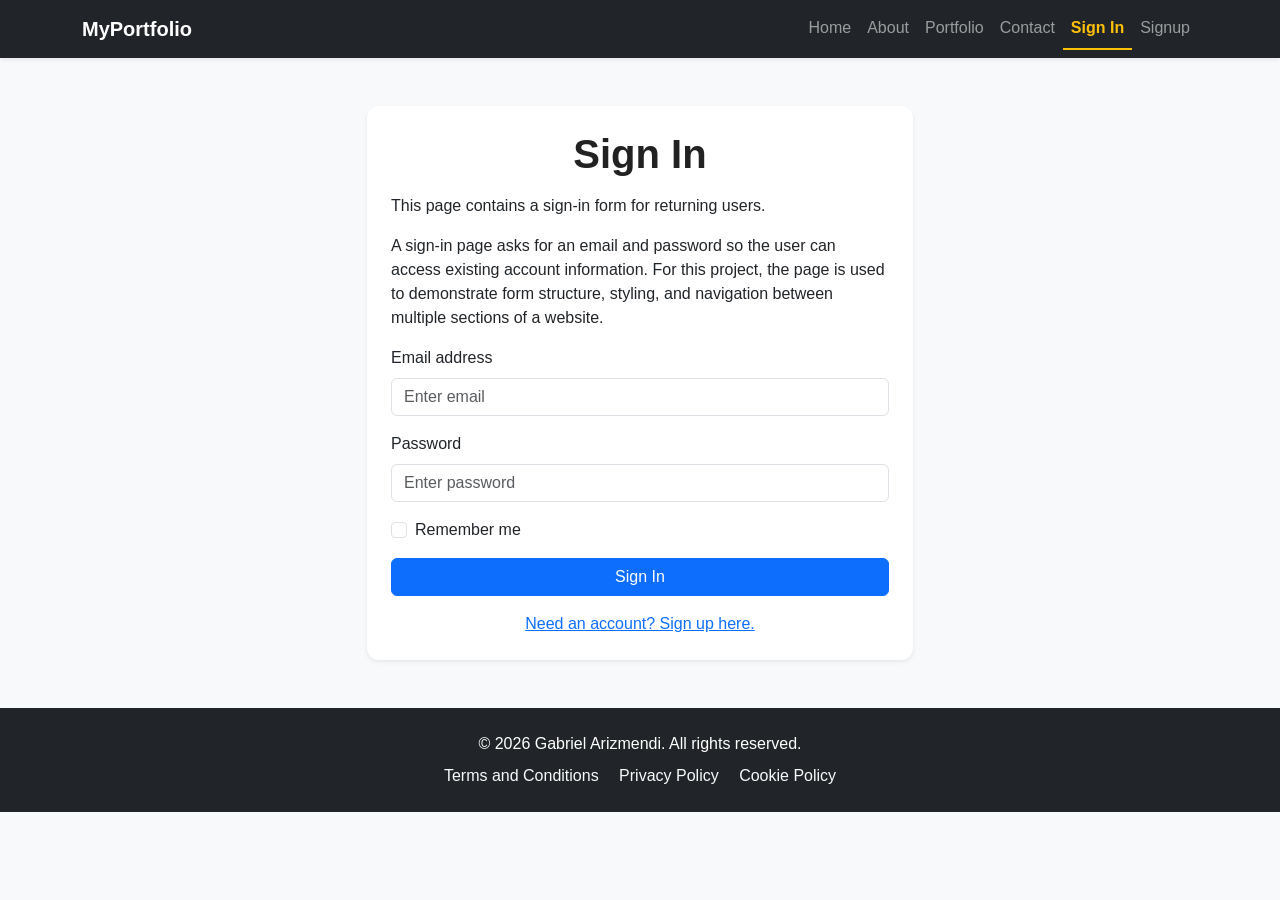
==== signin.html @ 66677d76 "Add files via upload" ====
<!DOCTYPE html>
<html lang="en">
<head>
  <meta charset="UTF-8">
  <meta name="viewport" content="width=device-width, initial-scale=1.0">
  <title>Sign In - Gabriel Arizmendi</title>
  <link href="https://cdn.jsdelivr.net/npm/bootstrap@5.3.3/dist/css/bootstrap.min.css" rel="stylesheet">
  <link rel="stylesheet" href="style.css">
</head>
<body>

  <nav class="navbar navbar-expand-lg navbar-dark bg-dark shadow-sm">
    <div class="container">
      <a class="navbar-brand fw-bold" href="index.html">MyPortfolio</a>
      <button class="navbar-toggler" type="button" data-bs-toggle="collapse" data-bs-target="#mainNav">
        <span class="navbar-toggler-icon"></span>
      </button>
      <div class="collapse navbar-collapse" id="mainNav">
        <ul class="navbar-nav ms-auto">
          <li class="nav-item"><a class="nav-link" href="index.html">Home</a></li>
          <li class="nav-item"><a class="nav-link" href="about.html">About</a></li>
          <li class="nav-item"><a class="nav-link" href="portfolio.html">Portfolio</a></li>
          <li class="nav-item"><a class="nav-link" href="contact.html">Contact</a></li>
          <li class="nav-item"><a class="nav-link active" href="signin.html">Sign In</a></li>
          <li class="nav-item"><a class="nav-link" href="signup.html">Signup</a></li>
        </ul>
      </div>
    </div>
  </nav>

  <main class="container my-5">
    <div class="row justify-content-center">
      <div class="col-md-6">
        <div class="card shadow-sm">
          <div class="card-body p-4">
            <h1 class="section-title text-center">Sign In</h1>

            <p>
              This page contains a sign-in form for returning users.
            </p>
            <p>
              A sign-in page asks for an email and password so the user can access existing account information. For this project,
              the page is used to demonstrate form structure, styling, and navigation between multiple sections of a website.
            </p>

            <form>
              <div class="mb-3">
                <label for="signinEmail" class="form-label">Email address</label>
                <input type="email" class="form-control" id="signinEmail" placeholder="Enter email">
              </div>

              <div class="mb-3">
                <label for="signinPassword" class="form-label">Password</label>
                <input type="password" class="form-control" id="signinPassword" placeholder="Enter password">
              </div>

              <div class="form-check mb-3">
                <input class="form-check-input" type="checkbox" id="rememberMe">
                <label class="form-check-label" for="rememberMe">Remember me</label>
              </div>

              <button type="submit" class="btn btn-primary w-100">Sign In</button>
            </form>

            <div class="text-center mt-3">
              <a href="signup.html">Need an account? Sign up here.</a>
            </div>
          </div>
        </div>
      </div>
    </div>
  </main>

  <footer class="bg-dark text-white py-4 mt-5">
    <div class="container text-center">
      <p class="mb-2">&copy; 2026 Gabriel Arizmendi. All rights reserved.</p>
      <div>
        <a href="terms.html" class="footer-link me-3">Terms and Conditions</a>
        <a href="privacy.html" class="footer-link me-3">Privacy Policy</a>
        <a href="cookie.html" class="footer-link">Cookie Policy</a>
      </div>
    </div>
  </footer>

  <script src="https://cdn.jsdelivr.net/npm/bootstrap@5.3.3/dist/js/bootstrap.bundle.min.js"></script>
</body>
</html>
---- style.css ----
body {
  font-family: Arial, Helvetica, sans-serif;
  background-color: #f8f9fa;
  color: #212529;
}

.portfolio-hero {
  min-height: 60vh;
  background: linear-gradient(rgba(0, 0, 0, 0.55), rgba(0, 0, 0, 0.55)),
              url("https://via.placeholder.com/1600x700.png?text=Website+Banner") center/cover no-repeat;
}

.section-title {
  font-weight: 700;
  color: #222;
  margin-bottom: 1rem;
}

.profile-img {
  max-width: 260px;
  border: 5px solid white;
}

.card {
  border: none;
  border-radius: 12px;
}

.card-body {
  padding: 1.5rem;
}

.navbar .nav-link {
  transition: 0.3s;
}

.navbar .nav-link:hover {
  color: #ffc107 !important;
}

.navbar .nav-link.active {
  color: #ffc107 !important;
  font-weight: bold;
  border-bottom: 2px solid #ffc107;
}

.footer-link {
  color: #f8f9fa;
  text-decoration: none;
}

.footer-link:hover {
  color: #ffc107;
  text-decoration: underline;
}

table {
  background-color: white;
}

iframe {
  border-radius: 8px;
}
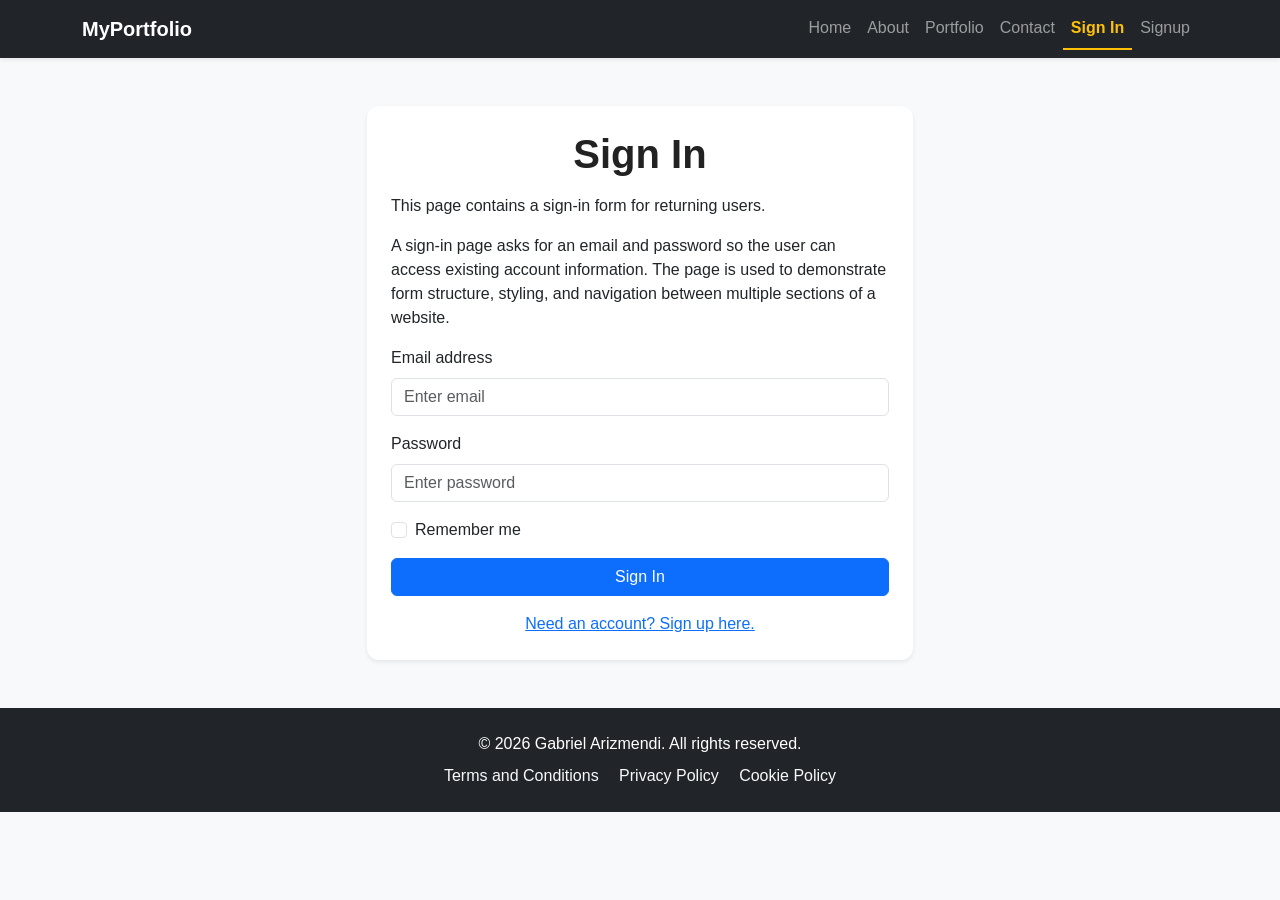
==== commit 49cc2c6a: "Update signin.html" ====
--- a/signin.html
+++ b/signin.html
@@ -39,8 +39,8 @@
               This page contains a sign-in form for returning users.
             </p>
             <p>
-              A sign-in page asks for an email and password so the user can access existing account information. For this project,
-              the page is used to demonstrate form structure, styling, and navigation between multiple sections of a website.
+              A sign-in page asks for an email and password so the user can access existing account information.
+              The page is used to demonstrate form structure, styling, and navigation between multiple sections of a website.
             </p>
 
             <form>
@@ -84,4 +84,5 @@
 
   <script src="https://cdn.jsdelivr.net/npm/bootstrap@5.3.3/dist/js/bootstrap.bundle.min.js"></script>
 </body>
-</html>+
+</html>
